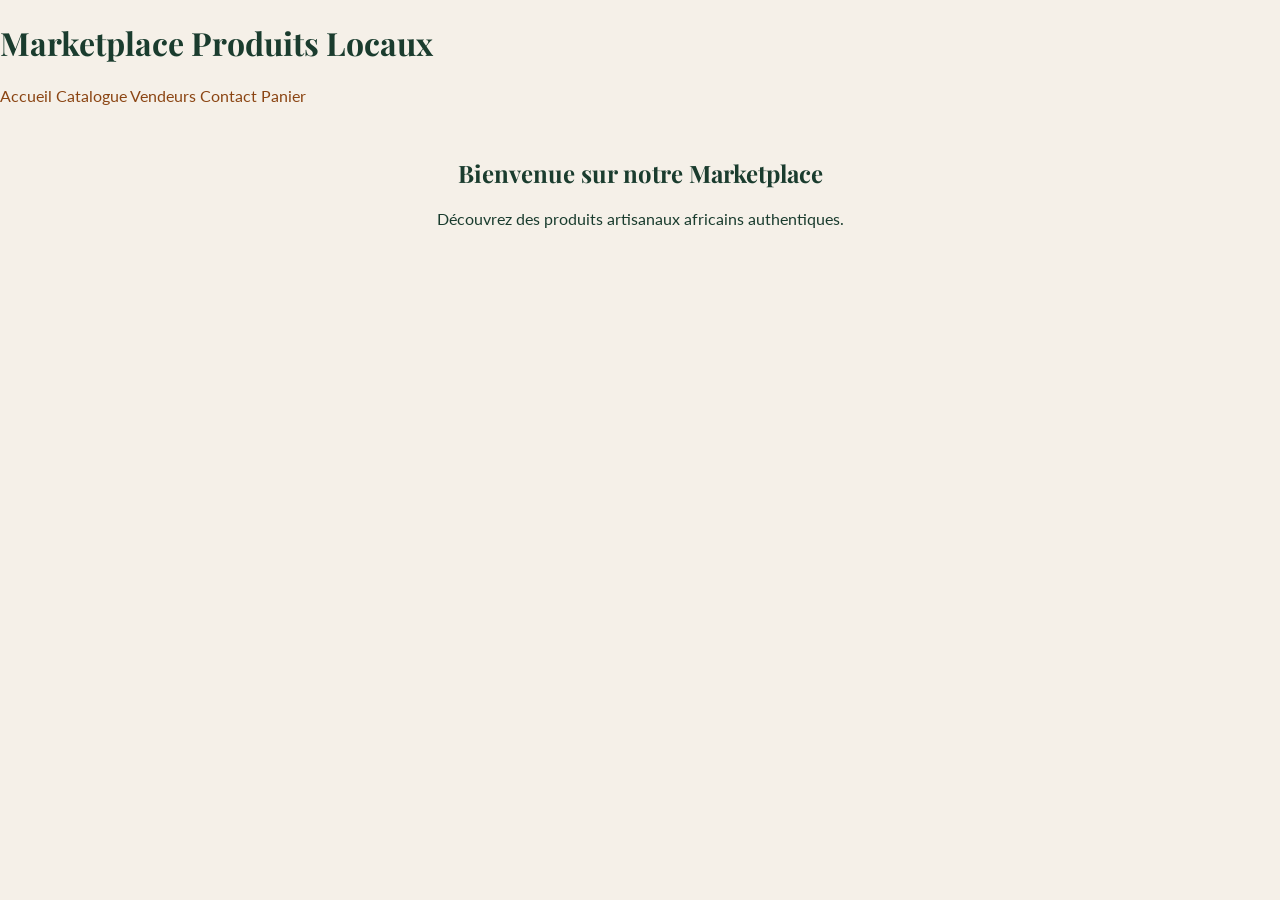
==== index.html @ ea9a0f0d "Initial commit: Base project setup" ====
<!DOCTYPE html>
<html lang="fr">
<head>
    <meta charset="UTF-8">
    <meta name="viewport" content="width=device-width, initial-scale=1.0">
    <title>Accueil - Marketplace Produits Locaux</title>
    <link rel="stylesheet" href="css/global.css">
    <link rel="stylesheet" href="css/style-accueil.css">
</head>
<body>
    <header>
        <h1>Marketplace Produits Locaux</h1>
        <nav>
            <a href="index.html">Accueil</a>
            <a href="catalogue.html">Catalogue</a>
            <a href="sellers.html">Vendeurs</a>
            <a href="contact.html">Contact</a>
            <a href="cart.html">Panier</a>
        </nav>
    </header>
    <main>
        <h2>Bienvenue sur notre Marketplace</h2>
        <p>Découvrez des produits artisanaux africains authentiques.</p>
    </main>
</body>
</html>
---- css/global.css ----
@import url('https://fonts.googleapis.com/css2?family=Lato:wght@400&family=Playfair+Display:wght@700&display=swap');

:root {
  --color-primary-green: #1A3C2E;
  --color-secondary-brown: #8B4513;
  --color-bg-beige: #F5F0E8;
  --color-accent-gold: #E8A838;
  
  --font-heading: 'Playfair Display', serif;
  --font-body: 'Lato', sans-serif;
}

body {
  font-family: var(--font-body);
  background-color: var(--color-bg-beige);
  color: var(--color-primary-green);
  margin: 0;
  padding: 0;
}

h1, h2, h3, h4, h5, h6 {
  font-family: var(--font-heading);
  color: var(--color-primary-green);
}

a {
  color: var(--color-secondary-brown);
  text-decoration: none;
}

a:hover {
  color: var(--color-accent-gold);
}
---- css/style-accueil.css ----
/* Styles spécifiques à la page Accueil */
main {
  padding: 2rem;
  text-align: center;
}
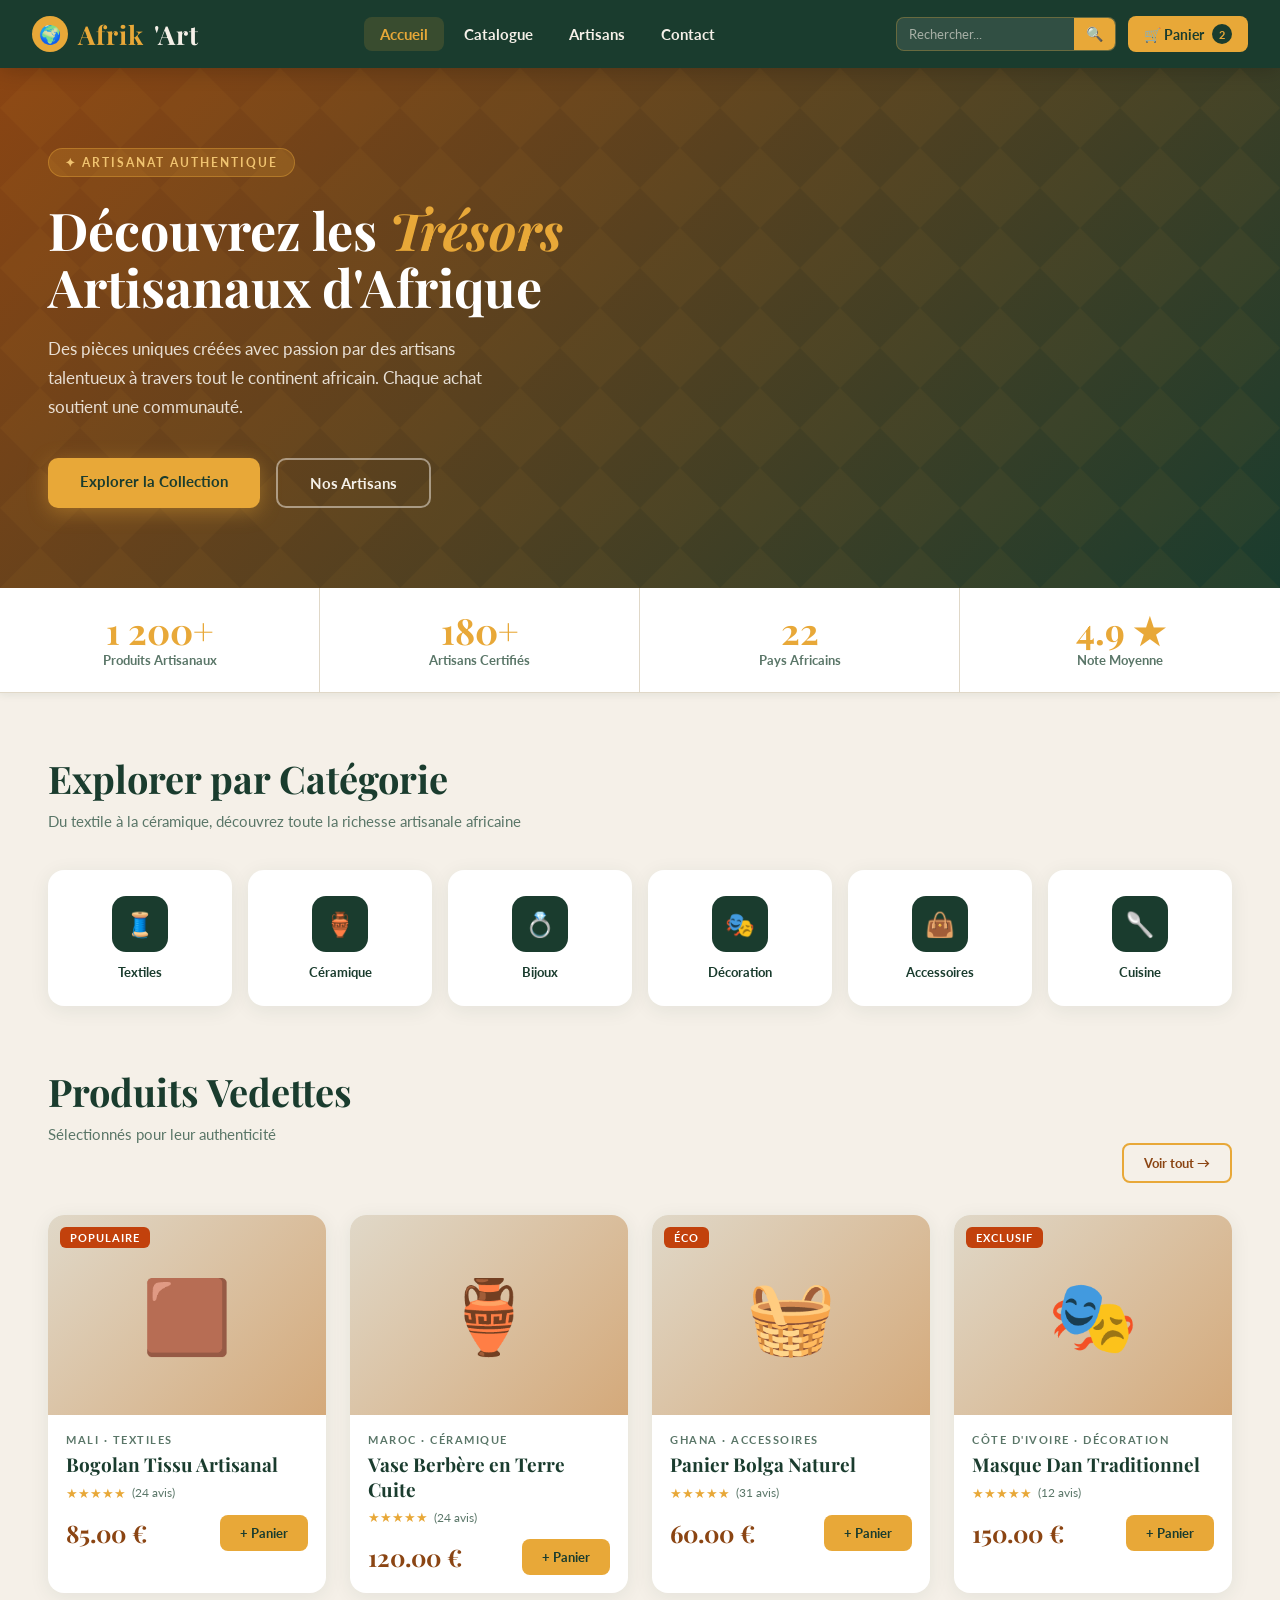
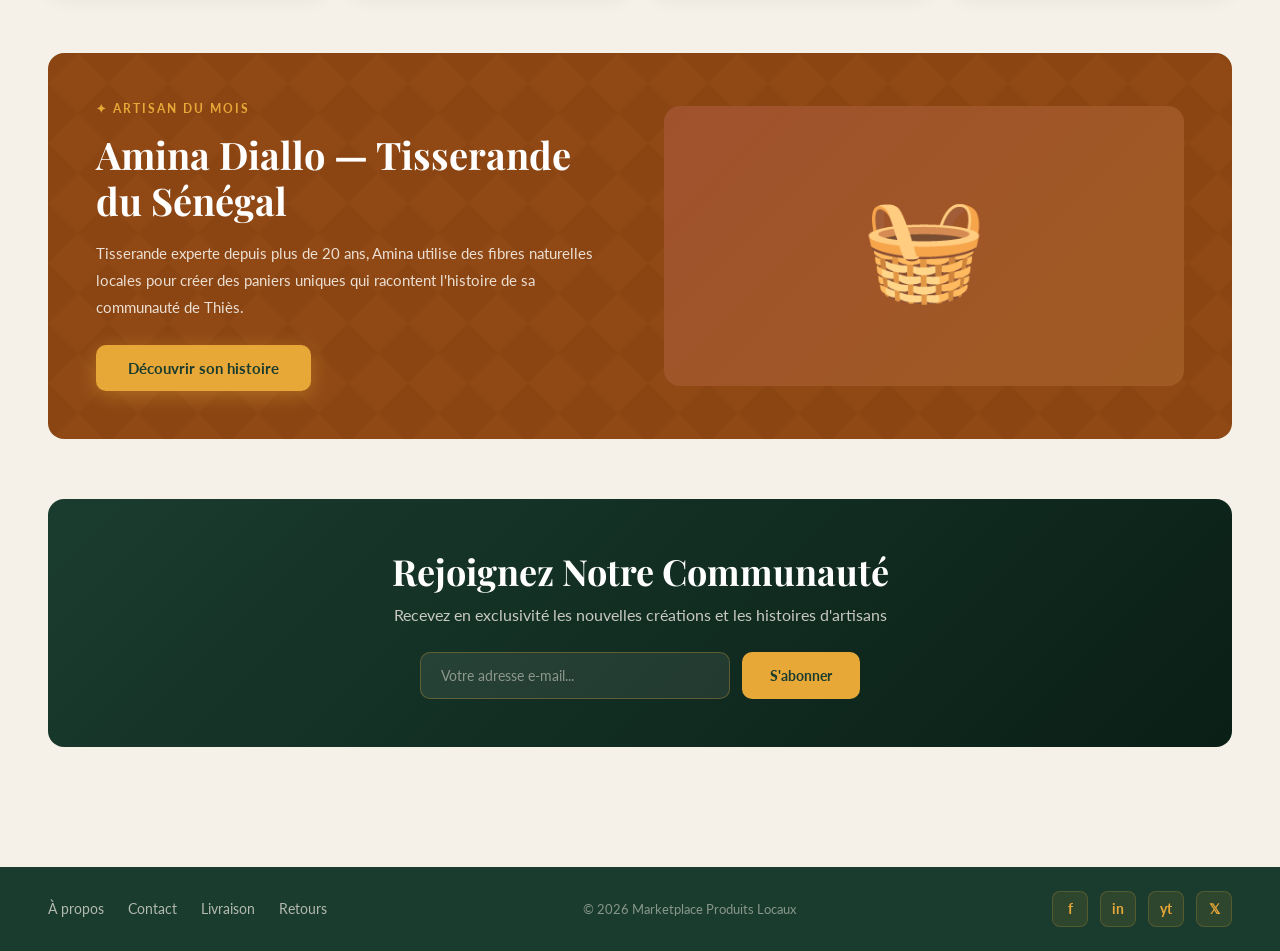
==== commit 35f26dc7: "refactor: apply design from african_marketplace.html" ====
--- a/index.html
+++ b/index.html
@@ -3,24 +3,163 @@
 <head>
     <meta charset="UTF-8">
     <meta name="viewport" content="width=device-width, initial-scale=1.0">
-    <title>Accueil - Marketplace Produits Locaux</title>
+    <title>Afrik'Art - L'Artisanat Africain Authentique</title>
     <link rel="stylesheet" href="css/global.css">
     <link rel="stylesheet" href="css/style-accueil.css">
 </head>
 <body>
-    <header>
-        <h1>Marketplace Produits Locaux</h1>
-        <nav>
-            <a href="index.html">Accueil</a>
-            <a href="catalogue.html">Catalogue</a>
-            <a href="sellers.html">Vendeurs</a>
+    <nav>
+        <a href="index.html" class="nav-logo">
+            <div class="nav-logo-icon">🌍</div>
+            Afrik<span>'Art</span>
+        </a>
+        <div class="nav-links">
+            <a href="index.html" class="nav-btn active">Accueil</a>
+            <a href="catalogue.html" class="nav-btn">Catalogue</a>
+            <a href="sellers.html" class="nav-btn">Artisans</a>
+            <a href="contact.html" class="nav-btn">Contact</a>
+        </div>
+        <div class="nav-actions">
+            <!-- ID "search-input-catalogue-bar" can be used here or in catalogue, prompt says "haut".
+                 We will also use it in catalogue just in case, but let's put it here for the global search. -->
+            <div class="nav-search-box">
+                <input type="text" placeholder="Rechercher...">
+                <button>🔍</button>
+            </div>
+            <a href="cart.html" class="cart-btn">
+                🛒 Panier <span class="cart-count">2</span>
+            </a>
+        </div>
+    </nav>
+
+    <main>
+        <div class="hero">
+            <div class="hero-content">
+                <div class="hero-tag">✦ Artisanat Authentique</div>
+                <h1>Découvrez les <em>Trésors</em> Artisanaux d'Afrique</h1>
+                <p>Des pièces uniques créées avec passion par des artisans talentueux à travers tout le continent africain. Chaque achat soutient une communauté.</p>
+                <div class="hero-buttons">
+                    <a href="catalogue.html" class="btn-primary">Explorer la Collection</a>
+                    <a href="sellers.html" class="btn-outline">Nos Artisans</a>
+                </div>
+            </div>
+        </div>
+
+        <div class="stats-bar">
+            <div class="stat-item"><div class="stat-number">1 200+</div><div class="stat-label">Produits Artisanaux</div></div>
+            <div class="stat-item"><div class="stat-number">180+</div><div class="stat-label">Artisans Certifiés</div></div>
+            <div class="stat-item"><div class="stat-number">22</div><div class="stat-label">Pays Africains</div></div>
+            <div class="stat-item"><div class="stat-number">4.9 ★</div><div class="stat-label">Note Moyenne</div></div>
+        </div>
+
+        <div class="section">
+            <div class="section-title">Explorer par Catégorie</div>
+            <div class="section-sub">Du textile à la céramique, découvrez toute la richesse artisanale africaine</div>
+            <div class="categories-grid">
+                <a href="catalogue.html" class="cat-card"><div class="cat-icon">🧵</div><div class="cat-name">Textiles</div></a>
+                <a href="catalogue.html" class="cat-card"><div class="cat-icon">🏺</div><div class="cat-name">Céramique</div></a>
+                <a href="catalogue.html" class="cat-card"><div class="cat-icon">💍</div><div class="cat-name">Bijoux</div></a>
+                <a href="catalogue.html" class="cat-card"><div class="cat-icon">🎭</div><div class="cat-name">Décoration</div></a>
+                <a href="catalogue.html" class="cat-card"><div class="cat-icon">👜</div><div class="cat-name">Accessoires</div></a>
+                <a href="catalogue.html" class="cat-card"><div class="cat-icon">🥄</div><div class="cat-name">Cuisine</div></a>
+            </div>
+        </div>
+
+        <div class="section" style="padding-top:0">
+            <div class="section-header">
+                <div><div class="section-title">Produits Vedettes</div><div class="section-sub">Sélectionnés pour leur authenticité</div></div>
+                <a href="catalogue.html" class="view-all-btn">Voir tout →</a>
+            </div>
+            <div class="products-grid">
+                <a href="product.html" class="product-card">
+                    <div class="product-badge">Populaire</div>
+                    <div class="product-img">🟫</div>
+                    <div class="product-info">
+                        <div class="product-origin">Mali · Textiles</div>
+                        <h3 class="product-card-title-text">Bogolan Tissu Artisanal</h3>
+                        <div class="product-rating"><span class="stars">★★★★★</span><span class="rating-count">(24 avis)</span></div>
+                        <div class="product-footer">
+                            <div class="product-price">85.00 €</div>
+                            <button class="add-btn">+ Panier</button>
+                        </div>
+                    </div>
+                </a>
+                <a href="product.html" class="product-card">
+                    <div class="product-img">🏺</div>
+                    <div class="product-info">
+                        <div class="product-origin">Maroc · Céramique</div>
+                        <h3 class="product-card-title-text">Vase Berbère en Terre Cuite</h3>
+                        <div class="product-rating"><span class="stars">★★★★★</span><span class="rating-count">(24 avis)</span></div>
+                        <div class="product-footer">
+                            <div class="product-price">120.00 €</div>
+                            <button class="add-btn">+ Panier</button>
+                        </div>
+                    </div>
+                </a>
+                <a href="product.html" class="product-card">
+                    <div class="product-badge">Éco</div>
+                    <div class="product-img">🧺</div>
+                    <div class="product-info">
+                        <div class="product-origin">Ghana · Accessoires</div>
+                        <h3 class="product-card-title-text">Panier Bolga Naturel</h3>
+                        <div class="product-rating"><span class="stars">★★★★★</span><span class="rating-count">(31 avis)</span></div>
+                        <div class="product-footer">
+                            <div class="product-price">60.00 €</div>
+                            <button class="add-btn">+ Panier</button>
+                        </div>
+                    </div>
+                </a>
+                <a href="product.html" class="product-card">
+                    <div class="product-badge">Exclusif</div>
+                    <div class="product-img">🎭</div>
+                    <div class="product-info">
+                        <div class="product-origin">Côte d'Ivoire · Décoration</div>
+                        <h3 class="product-card-title-text">Masque Dan Traditionnel</h3>
+                        <div class="product-rating"><span class="stars">★★★★★</span><span class="rating-count">(12 avis)</span></div>
+                        <div class="product-footer">
+                            <div class="product-price">150.00 €</div>
+                            <button class="add-btn">+ Panier</button>
+                        </div>
+                    </div>
+                </a>
+            </div>
+        </div>
+
+        <div class="section" style="padding-top:0">
+            <div class="spotlight">
+                <div class="spotlight-text">
+                    <span class="spotlight-tag">✦ Artisan du Mois</span>
+                    <h2>Amina Diallo — Tisserande du Sénégal</h2>
+                    <p>Tisserande experte depuis plus de 20 ans, Amina utilise des fibres naturelles locales pour créer des paniers uniques qui racontent l'histoire de sa communauté de Thiès.</p>
+                    <a href="sellers.html" class="btn-primary">Découvrir son histoire</a>
+                </div>
+                <div class="spotlight-img">🧺</div>
+            </div>
+        </div>
+
+        <div class="section" style="padding-top:0">
+            <div class="newsletter">
+                <h2>Rejoignez Notre Communauté</h2>
+                <p>Recevez en exclusivité les nouvelles créations et les histoires d'artisans</p>
+                <div class="newsletter-form">
+                    <input type="email" placeholder="Votre adresse e-mail...">
+                    <button type="button">S'abonner</button>
+                </div>
+            </div>
+        </div>
+    </main>
+
+    <footer>
+        <div class="footer-links">
+            <a href="#">À propos</a>
             <a href="contact.html">Contact</a>
-            <a href="cart.html">Panier</a>
-        </nav>
-    </header>
-    <main>
-        <h2>Bienvenue sur notre Marketplace</h2>
-        <p>Découvrez des produits artisanaux africains authentiques.</p>
-    </main>
+            <a href="#">Livraison</a>
+            <a href="#">Retours</a>
+        </div>
+        <div style="font-size:13px;color:rgba(245,240,232,.5)">© 2026 Marketplace Produits Locaux</div>
+        <div class="footer-socials">
+            <div class="social-icon">f</div><div class="social-icon">in</div><div class="social-icon">yt</div><div class="social-icon">𝕏</div>
+        </div>
+    </footer>
 </body>
 </html>
--- a/css/global.css
+++ b/css/global.css
@@ -1,33 +1,72 @@
-@import url('https://fonts.googleapis.com/css2?family=Lato:wght@400&family=Playfair+Display:wght@700&display=swap');
+@import url('https://fonts.googleapis.com/css2?family=Lato:wght@400;700&family=Playfair+Display:wght@700&display=swap');
 
 :root {
-  --color-primary-green: #1A3C2E;
-  --color-secondary-brown: #8B4513;
-  --color-bg-beige: #F5F0E8;
-  --color-accent-gold: #E8A838;
+  /* Official Graphic Charter Colors */
+  --primary-green: #1A3C2E;
+  --bg-beige: #F5F0E8;
+  --accent-gold: #E8A838;
+  --secondary-brown: #8B4513;
+
+  /* Aliases to adapt the template easily */
+  --gold: var(--accent-gold);
+  --gold-light: #f0c370;
+  --gold-dark: #cc8d1a;
+  --cream: var(--bg-beige);
+  --cream-dark: #e8dek1;
+  --brown-deep: var(--secondary-brown);
+  --brown-mid: #a05a22;
+  --terracotta: #A0522D; /* fallback */
+  --green-forest: var(--primary-green);
+  --white: #FFFFFF;
+  --text-dark: var(--primary-green);
+  --text-mid: var(--secondary-brown);
+  --text-light: #5a7668;
+  
+  --card-shadow: 0 4px 20px rgba(26, 60, 46, 0.08);
+  --card-shadow-hover: 0 12px 40px rgba(26, 60, 46, 0.15);
+  --radius: 16px;
   
   --font-heading: 'Playfair Display', serif;
   --font-body: 'Lato', sans-serif;
 }
 
-body {
-  font-family: var(--font-body);
-  background-color: var(--color-bg-beige);
-  color: var(--color-primary-green);
-  margin: 0;
-  padding: 0;
-}
+* { margin: 0; padding: 0; box-sizing: border-box; }
+body { font-family: var(--font-body); background: var(--cream); color: var(--text-dark); min-height: 100vh; overflow-x: hidden; }
 
-h1, h2, h3, h4, h5, h6 {
-  font-family: var(--font-heading);
-  color: var(--color-primary-green);
-}
+/* NAV */
+nav { background: var(--primary-green); position: sticky; top: 0; z-index: 1000; padding: 0 32px; display: flex; align-items: center; justify-content: space-between; height: 68px; box-shadow: 0 2px 20px rgba(0,0,0,0.2); }
+.nav-logo { font-family: var(--font-heading); font-size: 26px; font-weight: 700; color: var(--gold); letter-spacing: 1px; cursor: pointer; display: flex; align-items: center; gap: 10px; text-decoration: none; }
+.nav-logo span { color: var(--cream); }
+.nav-logo-icon { width: 36px; height: 36px; background: var(--gold); border-radius: 50%; display: flex; align-items: center; justify-content: center; font-size: 18px; }
+.nav-links { display: flex; gap: 4px; align-items: center; }
+.nav-btn { background: none; border: none; color: var(--cream); font-family: var(--font-body); font-size: 15px; font-weight: 700; padding: 8px 16px; border-radius: 8px; cursor: pointer; transition: all .2s; text-decoration: none; }
+.nav-btn:hover, .nav-btn.active { background: rgba(232,168,56,.15); color: var(--gold); }
+.nav-actions { display: flex; gap: 12px; align-items: center; }
+.nav-search-box { display: flex; align-items: center; background: rgba(255,255,255,.1); border: 1px solid rgba(232,168,56,.3); border-radius: 8px; overflow: hidden; width: 220px; }
+.nav-search-box input { background: none; border: none; outline: none; color: var(--cream); padding: 8px 12px; font-family: var(--font-body); font-size: 13px; width: 100%; }
+.nav-search-box input::placeholder { color: rgba(245,240,232,.6); }
+.nav-search-box button { background: var(--gold); border: none; padding: 8px 12px; cursor: pointer; color: var(--primary-green); font-size: 14px; }
+.cart-btn { background: var(--gold); border: none; color: var(--primary-green); border-radius: 8px; padding: 8px 16px; cursor: pointer; font-family: var(--font-body); font-weight: 700; font-size: 14px; display: flex; align-items: center; gap: 8px; transition: all .2s; text-decoration: none; }
+.cart-btn:hover { background: var(--gold-light); transform: translateY(-1px); }
+.cart-count { background: var(--primary-green); color: var(--gold); border-radius: 50%; width: 20px; height: 20px; display: flex; align-items: center; justify-content: center; font-size: 11px; font-weight: 700; }
 
-a {
-  color: var(--color-secondary-brown);
-  text-decoration: none;
-}
+/* SHARED BUTTONS */
+.btn-primary { background: var(--gold); color: var(--primary-green); border: none; padding: 14px 32px; border-radius: 10px; font-family: var(--font-body); font-weight: 700; font-size: 15px; cursor: pointer; transition: all .25s; box-shadow: 0 4px 20px rgba(232,168,56,.4); text-decoration: none; display: inline-block; }
+.btn-primary:hover { background: var(--gold-light); transform: translateY(-2px); box-shadow: 0 8px 30px rgba(232,168,56,.5); }
+.btn-outline { background: transparent; color: var(--cream); border: 2px solid rgba(245,240,232,.5); padding: 14px 32px; border-radius: 10px; font-family: var(--font-body); font-weight: 700; font-size: 15px; cursor: pointer; transition: all .25s; text-decoration: none; display: inline-block; }
+.btn-outline:hover { border-color: var(--gold); color: var(--gold); }
 
-a:hover {
-  color: var(--color-accent-gold);
-}
+/* FOOTER */
+footer { background: var(--primary-green); color: rgba(245,240,232,.7); padding: 24px 48px; margin-top: 60px; display: flex; align-items: center; justify-content: space-between; flex-wrap: wrap; gap: 16px; }
+.footer-links { display: flex; gap: 24px; }
+.footer-links a { color: rgba(245,240,232,.7); text-decoration: none; font-size: 14px; cursor: pointer; transition: color .2s; }
+.footer-links a:hover { color: var(--gold); }
+.footer-socials { display: flex; gap: 12px; }
+.social-icon { width: 36px; height: 36px; border-radius: 8px; background: rgba(232,168,56,.1); border: 1px solid rgba(232,168,56,.2); display: flex; align-items: center; justify-content: center; color: var(--gold); font-size: 14px; cursor: pointer; transition: all .2s; font-weight: 700; }
+.social-icon:hover { background: var(--gold); color: var(--primary-green); }
+
+/* SCROLLBAR */
+::-webkit-scrollbar { width: 6px; }
+::-webkit-scrollbar-track { background: var(--cream); }
+::-webkit-scrollbar-thumb { background: var(--secondary-brown); border-radius: 3px; }
+::-webkit-scrollbar-thumb:hover { background: var(--primary-green); }
--- a/css/style-accueil.css
+++ b/css/style-accueil.css
@@ -1,5 +1,64 @@
 /* Styles spécifiques à la page Accueil */
-main {
-  padding: 2rem;
-  text-align: center;
-}
+.hero { background: linear-gradient(135deg, var(--secondary-brown) 0%, var(--primary-green) 100%); padding: 80px 48px; position: relative; overflow: hidden; min-height: 420px; display: flex; align-items: center; }
+.hero::before { content: ''; position: absolute; inset: 0; background-image: url("data:image/svg+xml,%3Csvg width='80' height='80' viewBox='0 0 80 80' xmlns='http://www.w3.org/2000/svg'%3E%3Cpath d='M40 0L80 40L40 80L0 40z' fill='%23E8A838' fill-opacity='0.08'/%3E%3C/svg%3E"); opacity: .6; }
+.hero-content { position: relative; max-width: 600px; }
+.hero-tag { display: inline-block; background: rgba(232,168,56,.2); border: 1px solid rgba(232,168,56,.4); color: var(--gold-light); padding: 6px 16px; border-radius: 20px; font-size: 12px; font-weight: 700; letter-spacing: 2px; text-transform: uppercase; margin-bottom: 24px; }
+.hero h1 { font-family: var(--font-heading); font-size: 52px; font-weight: 700; line-height: 1.1; color: var(--white); margin-bottom: 20px; }
+.hero h1 em { color: var(--gold); font-style: italic; }
+.hero p { color: rgba(245,240,232,.9); font-size: 17px; line-height: 1.7; margin-bottom: 36px; max-width: 480px; }
+.hero-buttons { display: flex; gap: 16px; flex-wrap: wrap; }
+
+.stats-bar { background: var(--white); display: grid; grid-template-columns: repeat(4, 1fr); border-bottom: 1px solid #e0d8c8; box-shadow: 0 2px 8px rgba(26,60,46,.08); }
+.stat-item { padding: 24px; text-align: center; border-right: 1px solid #e0d8c8; }
+.stat-item:last-child { border-right: none; }
+.stat-number { font-family: var(--font-heading); font-size: 36px; font-weight: 700; color: var(--gold); line-height: 1; }
+.stat-label { color: var(--text-light); font-size: 13px; margin-top: 4px; font-weight: 700; }
+
+.section { padding: 60px 48px; }
+.section-title { font-family: var(--font-heading); font-size: 38px; font-weight: 700; color: var(--text-dark); margin-bottom: 8px; }
+.section-sub { color: var(--text-light); font-size: 15px; margin-bottom: 40px; }
+.section-header { display: flex; align-items: flex-end; justify-content: space-between; margin-bottom: 32px; }
+.view-all-btn { background: none; border: 2px solid var(--gold); color: var(--secondary-brown); padding: 10px 20px; border-radius: 8px; font-family: var(--font-body); font-weight: 700; font-size: 13px; cursor: pointer; transition: all .2s; text-decoration: none; }
+.view-all-btn:hover { background: var(--gold); color: var(--primary-green); }
+
+.categories-grid { display: grid; grid-template-columns: repeat(6, 1fr); gap: 16px; }
+.cat-card { background: var(--white); border-radius: var(--radius); padding: 24px 16px; text-align: center; cursor: pointer; transition: all .25s; border: 2px solid transparent; box-shadow: var(--card-shadow); text-decoration: none; display: block; }
+.cat-card:hover { border-color: var(--gold); transform: translateY(-4px); box-shadow: var(--card-shadow-hover); }
+.cat-icon { width: 56px; height: 56px; border-radius: 14px; background: var(--primary-green); color: var(--gold); font-size: 24px; display: flex; align-items: center; justify-content: center; margin: 0 auto 12px; }
+.cat-name { font-size: 13px; font-weight: 700; color: var(--text-dark); }
+
+.products-grid { display: grid; grid-template-columns: repeat(auto-fill, minmax(240px, 1fr)); gap: 24px; }
+.product-card { background: var(--white); border-radius: var(--radius); overflow: hidden; box-shadow: var(--card-shadow); transition: all .3s; cursor: pointer; position: relative; text-decoration: none; display: block; }
+.product-card:hover { transform: translateY(-6px); box-shadow: var(--card-shadow-hover); }
+.product-badge { position: absolute; top: 12px; left: 12px; background: #c2410c; color: white; font-size: 11px; font-weight: 700; letter-spacing: 1px; padding: 4px 10px; border-radius: 6px; text-transform: uppercase; z-index: 2; }
+.product-img { width: 100%; height: 200px; object-fit: cover; background: linear-gradient(135deg, #e0d8c8, #d4a97a); display: flex; align-items: center; justify-content: center; font-size: 72px; }
+.product-info { padding: 18px; }
+.product-origin { font-size: 11px; text-transform: uppercase; letter-spacing: 1.5px; color: var(--text-light); font-weight: 700; margin-bottom: 6px; }
+
+/* REQUIS POUR LA PAGE ACCUEIL / CATALOGUE : class="product-card-title-text" au lieu de .product-name */
+.product-card-title-text { font-family: var(--font-heading); font-size: 19px; font-weight: 700; color: var(--text-dark); margin-bottom: 8px; line-height: 1.3; }
+
+.product-rating { display: flex; align-items: center; gap: 6px; margin-bottom: 12px; }
+.stars { color: var(--gold); font-size: 13px; }
+.rating-count { font-size: 12px; color: var(--text-light); }
+.product-footer { display: flex; align-items: center; justify-content: space-between; margin-top: 14px; }
+.product-price { font-family: var(--font-heading); font-size: 24px; font-weight: 700; color: var(--secondary-brown); }
+.add-btn { background: var(--gold); border: none; color: var(--primary-green); padding: 10px 20px; border-radius: 8px; font-weight: 700; font-size: 13px; cursor: pointer; transition: all .2s; font-family: var(--font-body); }
+.add-btn:hover { background: var(--gold-light); transform: scale(1.05); }
+
+.spotlight { background: var(--secondary-brown); border-radius: var(--radius); padding: 48px; display: grid; grid-template-columns: 1fr 1fr; gap: 48px; align-items: center; position: relative; overflow: hidden; }
+.spotlight::before { content: ''; position: absolute; inset: 0; background-image: url("data:image/svg+xml,%3Csvg width='60' height='60' viewBox='0 0 60 60' xmlns='http://www.w3.org/2000/svg'%3E%3Cpath d='M30 0L60 30L30 60L0 30z' fill='%23E8A838' fill-opacity='0.05'/%3E%3C/svg%3E"); }
+.spotlight-text { position: relative; }
+.spotlight-tag { color: var(--gold); font-size: 12px; font-weight: 700; letter-spacing: 2px; text-transform: uppercase; margin-bottom: 16px; display: block; }
+.spotlight h2 { font-family: var(--font-heading); font-size: 38px; color: var(--white); margin-bottom: 16px; line-height: 1.2; }
+.spotlight p { color: rgba(245,240,232,.9); font-size: 15px; line-height: 1.8; margin-bottom: 24px; }
+.spotlight-img { position: relative; border-radius: var(--radius); height: 280px; background: linear-gradient(135deg, var(--terracotta), var(--brown-mid)); display: flex; align-items: center; justify-content: center; font-size: 100px; }
+
+.newsletter { background: linear-gradient(135deg, var(--primary-green), #0a1f16); border-radius: var(--radius); padding: 48px; text-align: center; }
+.newsletter h2 { font-family: var(--font-heading); font-size: 36px; color: var(--white); margin-bottom: 10px; }
+.newsletter p { color: rgba(245,240,232,.8); margin-bottom: 28px; }
+.newsletter-form { display: flex; gap: 12px; max-width: 440px; margin: 0 auto; }
+.newsletter-form input { flex: 1; padding: 14px 20px; border-radius: 10px; border: 1px solid rgba(232,168,56,.3); background: rgba(255,255,255,.08); color: var(--white); font-family: var(--font-body); font-size: 14px; outline: none; }
+.newsletter-form input::placeholder { color: rgba(245,240,232,.5); }
+.newsletter-form button { background: var(--gold); color: var(--primary-green); border: none; padding: 14px 28px; border-radius: 10px; font-family: var(--font-body); font-weight: 700; font-size: 14px; cursor: pointer; transition: all .2s; }
+.newsletter-form button:hover { background: var(--gold-light); }
